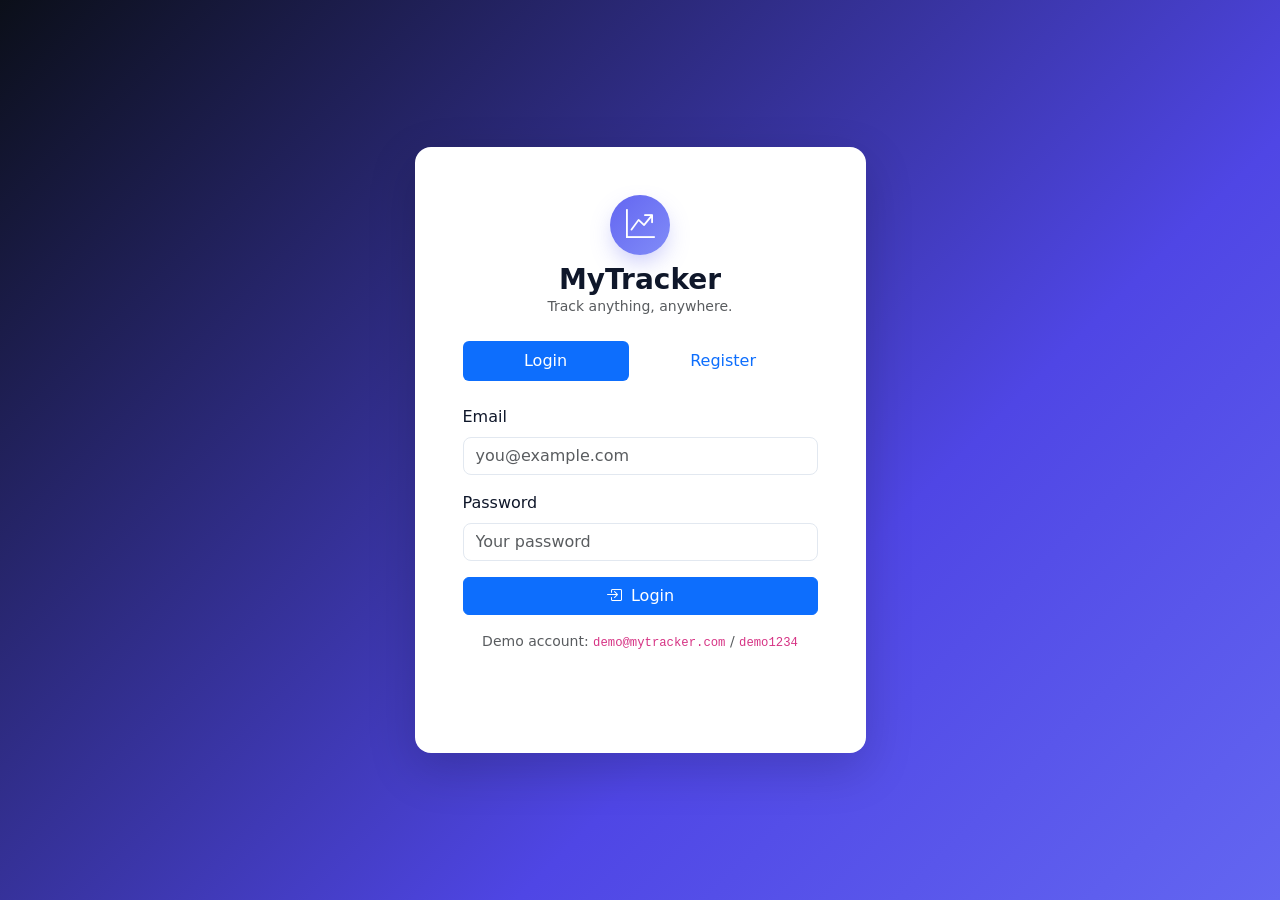
==== index.html @ d9cd9069 "Completed diko na commit yung una sir" ====
<!doctype html>
<html lang="en">
  <head>
    <meta charset="UTF-8" />
    <meta name="viewport" content="width=device-width, initial-scale=1.0" />
    <title>MyTracker | Login</title>
    <!-- Bootstrap 5 (free CSS framework) and Bootstrap Icons, loaded from a free CDN -->
    <link
      rel="stylesheet"
      href="https://cdn.jsdelivr.net/npm/bootstrap@5.3.3/dist/css/bootstrap.min.css"
    />
    <link
      rel="stylesheet"
      href="https://cdn.jsdelivr.net/npm/bootstrap-icons@1.11.3/font/bootstrap-icons.min.css"
    />
    <!-- Our own styles (always load AFTER Bootstrap so ours can override it) -->
    <link rel="stylesheet" href="css/style.css" />
  </head>
  <body class="auth-page">
    <main class="container">
      <div class="row justify-content-center align-items-center min-vh-100">
        <div class="col-12 col-sm-10 col-md-7 col-lg-5">
          <div class="card auth-card shadow-lg border-0">
            <div class="card-body p-4 p-md-5">
              <!-- App brand: CHANGE the icon and name to match YOUR concept -->
              <div class="text-center mb-4">
                <div class="brand-icon mb-2">
                  <i class="bi bi-graph-up-arrow"></i>
                </div>
                <h1 class="h3 fw-bold mb-0" id="appName">MyTracker</h1>
                <p class="text-muted small mb-0">Track anything, anywhere.</p>
              </div>
              <!-- Tabs to switch between Login and Register -->
              <ul class="nav nav-pills nav-fill mb-4" role="tablist">
                <li class="nav-item" role="presentation">
                  <button
                    class="nav-link active"
                    id="login-tab"
                    data-bs-toggle="pill"
                    data-bs-target="#login-pane"
                    type="button"
                    role="tab"
                  >
                    Login
                  </button>
                </li>
                <li class="nav-item" role="presentation">
                  <button
                    class="nav-link"
                    id="register-tab"
                    data-bs-toggle="pill"
                    data-bs-target="#register-pane"
                    type="button"
                    role="tab"
                  >
                    Register
                  </button>
                </li>
              </ul>
              <!-- Message area (errors / success) -->
              <div id="message" class="alert d-none" role="alert"></div>
              <div class="tab-content">
                <!-- ===== LOGIN FORM ===== -->
                <div
                  class="tab-pane fade show active"
                  id="login-pane"
                  role="tabpanel"
                >
                  <form id="loginForm" novalidate>
                    <div class="mb-3">
                      <label for="loginEmail" class="form-label">Email</label>
                      <input
                        type="email"
                        class="form-control"
                        id="loginEmail"
                        placeholder="you@example.com"
                        required
                      />
                    </div>
                    <div class="mb-3">
                      <label for="loginPassword" class="form-label"
                        >Password</label
                      >
                      <input
                        type="password"
                        class="form-control"
                        id="loginPassword"
                        placeholder="Your password"
                        required
                      />
                    </div>
                    <button
                      type="submit"
                      class="btn btn-primary w-100"
                      id="loginBtn"
                    >
                      <i class="bi bi-box-arrow-in-right me-1"></i> Login
                    </button>
                    <p class="text-center text-muted small mt-3 mb-0">
                      Demo account: <code>demo@mytracker.com</code> /
                      <code>demo1234</code>
                    </p>
                  </form>
                </div>
                <!-- ===== REGISTER FORM ===== -->
                <div class="tab-pane fade" id="register-pane" role="tabpanel">
                  <form id="registerForm" novalidate>
                    <div class="mb-3">
                      <label for="regName" class="form-label">Full name</label>
                      <input
                        type="text"
                        class="form-control"
                        id="regName"
                        placeholder="Juan Dela Cruz"
                        required
                      />
                    </div>
                    <div class="mb-3">
                      <label for="regEmail" class="form-label">Email</label>
                      <input
                        type="email"
                        class="form-control"
                        id="regEmail"
                        placeholder="you@example.com"
                        required
                      />
                    </div>
                    <div class="mb-3">
                      <label for="regPassword" class="form-label">
                        Password
                        <span class="text-muted small"
                          >(at least 8 characters)</span
                        >
                      </label>
                      <input
                        type="password"
                        class="form-control"
                        id="regPassword"
                        required
                      />
                    </div>
                    <div class="mb-3">
                      <label for="regConfirm" class="form-label"
                        >Confirm password</label
                      >
                      <input
                        type="password"
                        class="form-control"
                        id="regConfirm"
                        required
                      />
                    </div>
                    <button
                      type="submit"
                      class="btn btn-success w-100"
                      id="registerBtn"
                    >
                      <i class="bi bi-person-plus me-1"></i> Create account
                    </button>
                  </form>
                </div>
              </div>
            </div>
            <p class="text-center text-white-50 small mt-3">
              &copy; 2026 MyTracker &middot; Web Engineering Midterm pretter
            </p>
          </div>
        </div>
      </div>
      <!-- <-- Added this closing div to close <div class="row"> -->
    </main>
    <!-- Bootstrap JS (needed for the tabs) -->
    <script src="https://cdn.jsdelivr.net/npm/bootstrap@5.3.3/dist/js/bootstrap.bundle.min.js"></script>
    <!-- Our scripts: auth.js MUST come before login.js -->
    <script src="js/auth.js"></script>
    <script src="js/login.js"></script>
  </body>
</html>
---- css/style.css ----
/* =========================================================
style.css — Genie-Gym Mobile-Responsive & Dark Theme
========================================================= */
:root {
  --brand: #6366f1; /* Electric Indigo */
  --brand-dark: #4f46e5; 
  --brand-accent: #818cf8;
  --bg-body: #f8fafc;
  --card-bg: #ffffff;
  --text-main: #0f172a;
  --text-muted: #64748b;
  --border-color: #e2e8f0;
  --input-bg: #ffffff;
  --modal-bg: #ffffff;
  --card-hover-shadow: 0 10px 25px -5px rgba(0, 0, 0, 0.08);
}

/* ---------- Global Dark Mode Palette ---------- */
body.dark-mode {
  --bg-body: #0b0f19;
  --card-bg: #151c2c;
  --text-main: #f1f5f9;
  --text-muted: #94a3b8;
  --border-color: rgba(255, 255, 255, 0.08);
  --input-bg: #0f172a;
  --modal-bg: #151c2c;
  --card-hover-shadow: 0 12px 30px -5px rgba(0, 0, 0, 0.5);
}

body {
  font-family: system-ui, -apple-system, "Segoe UI", Roboto, sans-serif;
  background-color: var(--bg-body);
  color: var(--text-main);
  transition: background-color 0.25s ease, color 0.25s ease;
  overflow-x: hidden; /* Prevent horizontal page spill on small phones */
}

/* ---------- App Header ---------- */
.app-navbar {
  background: linear-gradient(90deg, #0b0f19, #1e1b4b 50%, var(--brand-dark)) !important;
  border-bottom: 1px solid rgba(255, 255, 255, 0.08);
}

.brand-icon {
  width: 60px;
  height: 60px;
  margin: 0 auto;
  border-radius: 50%;
  display: flex;
  align-items: center;
  justify-content: center;
  font-size: 1.8rem;
  color: #fff;
  background: linear-gradient(135deg, var(--brand), var(--brand-accent));
  box-shadow: 0 10px 25px -5px rgba(99, 102, 241, 0.4);
}

/* ---------- Cards & Containers ---------- */
.card {
  border-radius: 1rem;
  background-color: var(--card-bg);
  border: 1px solid var(--border-color);
  color: var(--text-main);
  transition: transform 0.2s ease, box-shadow 0.2s ease, background-color 0.25s ease;
}

.stat-card:hover {
  transform: translateY(-3px);
  box-shadow: var(--card-hover-shadow);
}

/* Stat Icon Rectangular Box Styling */
.stat-icon {
  width: auto;
  height: auto;
  padding: 0.35rem 0.65rem;
  border-radius: 0.5rem;
  display: inline-flex;
  align-items: center;
  justify-content: center;
  font-size: 1.15rem;
  background-color: rgba(0, 0, 0, 0.04);
  border: 1px solid var(--border-color);
  margin-bottom: 0.5rem;
}

body.dark-mode .stat-icon {
  background-color: rgba(255, 255, 255, 0.06);
  border-color: rgba(255, 255, 255, 0.08);
}

/* Overrides for Bootstrap Utilities in Dark Mode */
body.dark-mode .bg-white,
body.dark-mode .bg-light,
body.dark-mode .bg-body-tertiary {
  background-color: #1a2336 !important;
  color: var(--text-main) !important;
  border-color: var(--border-color) !important;
}

body.dark-mode .text-dark {
  color: #f1f5f9 !important;
}

body.dark-mode .text-secondary {
  color: #cbd5e1 !important;
}

body.dark-mode .text-muted {
  color: #94a3b8 !important;
}

body.dark-mode .border,
body.dark-mode .border-top,
body.dark-mode .border-bottom,
body.dark-mode .border-start,
body.dark-mode .border-end,
body.dark-mode .border-light {
  border-color: var(--border-color) !important;
}

/* ---------- Modals & Form Controls ---------- */
.modal-content {
  background-color: var(--modal-bg);
  color: var(--text-main);
  border: 1px solid var(--border-color);
  border-radius: 1rem;
  box-shadow: 0 20px 25px -5px rgba(0, 0, 0, 0.3);
}

body.dark-mode .modal-header,
body.dark-mode .modal-footer {
  border-color: var(--border-color) !important;
}

body.dark-mode .modal-header.bg-info-subtle {
  background-color: rgba(14, 165, 233, 0.15) !important;
}

.form-control, .form-select {
  background-color: var(--input-bg);
  color: var(--text-main);
  border: 1px solid var(--border-color);
  border-radius: 0.5rem;
}

body.dark-mode .form-control,
body.dark-mode .form-select {
  background-color: #0f172a !important;
  color: #f8fafc !important;
  border-color: #334155 !important;
}

body.dark-mode .form-select option {
  background-color: #0f172a;
  color: #f8fafc;
}

body.dark-mode .form-control:focus,
body.dark-mode .form-select:focus {
  background-color: #0f172a !important;
  color: #f8fafc !important;
  border-color: var(--brand) !important;
  box-shadow: 0 0 0 0.25rem rgba(99, 102, 241, 0.25);
}

/* ---------- List Groups & Badges ---------- */
body.dark-mode .list-group-item {
  background-color: #1a2336 !important;
  border-color: var(--border-color) !important;
  color: #f8fafc !important;
}

body.dark-mode .bg-primary-subtle {
  background-color: rgba(99, 102, 241, 0.25) !important;
  color: #a5b4fc !important;
}

body.dark-mode .bg-success-subtle {
  background-color: rgba(34, 197, 94, 0.2) !important;
  color: #86efac !important;
}

body.dark-mode .bg-info-subtle {
  background-color: rgba(14, 165, 233, 0.2) !important;
  color: #7dd3fc !important;
}

body.dark-mode .text-primary {
  color: #a5b4fc !important;
}

body.dark-mode .text-success {
  color: #4ade80 !important;
}

body.dark-mode .text-info-emphasis,
body.dark-mode .text-info {
  color: #38bdf8 !important;
}

/* ---------- Drag & Drop Zones & Bank ---------- */
.draggable-item {
  cursor: grab;
  touch-action: manipulation;
  user-select: none;
  transition: transform 0.15s ease, box-shadow 0.15s ease, background-color 0.2s ease;
}

.draggable-item:active {
  cursor: grabbing;
  transform: scale(0.97);
}

body.dark-mode .draggable-item {
  background-color: #1e293b !important;
  color: #f8fafc !important;
  border-color: #334155 !important;
}

body.dark-mode .assigned-exercises-list {
  background-color: #0f172a !important;
  border: 2px dashed #334155 !important;
}

/* ---------- Auth Page ---------- */
.auth-page {
  background: linear-gradient(135deg, #0b0f19, var(--brand-dark) 65%, var(--brand));
  min-height: 100vh;
}

/* ---------- Custom Scrollbars ---------- */
::-webkit-scrollbar {
  width: 5px;
  height: 5px;
}

::-webkit-scrollbar-track {
  background: transparent;
}

::-webkit-scrollbar-thumb {
  background: rgba(148, 163, 184, 0.3);
  border-radius: 4px;
}

::-webkit-scrollbar-thumb:hover {
  background: rgba(148, 163, 184, 0.6);
}

/* =========================================================
   MOBILE RESPONSIVE MEDIA QUERIES (Small Screens & Phones)
   ========================================================= */
@media (max-width: 575.98px) {
  .container {
    padding-left: 1rem;
    padding-right: 1rem;
  }

  /* Header adjustments */
  h1.h3 {
    font-size: 1.35rem;
  }

  .stat-card .card-body {
    padding: 1rem !important;
  }

  .stat-card h2 {
    font-size: 1.3rem;
  }

  /* Modals on mobile */
  .modal-dialog {
    margin: 0.5rem;
  }

  .modal-body {
    padding: 1rem;
    max-height: 75vh;
  }

  /* Split Modal Drag & Drop column stacking */
  #exerciseBank {
    max-height: 200px !important;
  }

  #dropZonesContainer {
    max-height: 280px !important;
  }

  /* Drop zone focus inputs on mobile */
  .drop-zone .day-focus-input {
    width: 60% !important;
  }

  /* Weekly Graph items spacing on small screens */
  .weekly-graph-item {
    font-size: 0.85rem;
    padding: 0.6rem !important;
  }

  .weekly-graph-item .day-badge {
    width: 75px !important;
    font-size: 0.75rem;
  }
}

@media (max-width: 767.98px) {
  .navbar-nav {
    padding-top: 0.75rem;
    border-top: 1px solid rgba(255, 255, 255, 0.1);
    margin-top: 0.5rem;
  }

  .assigned-badge {
    font-size: 0.75rem;
    padding: 0.4rem 0.6rem !important;
  }
}
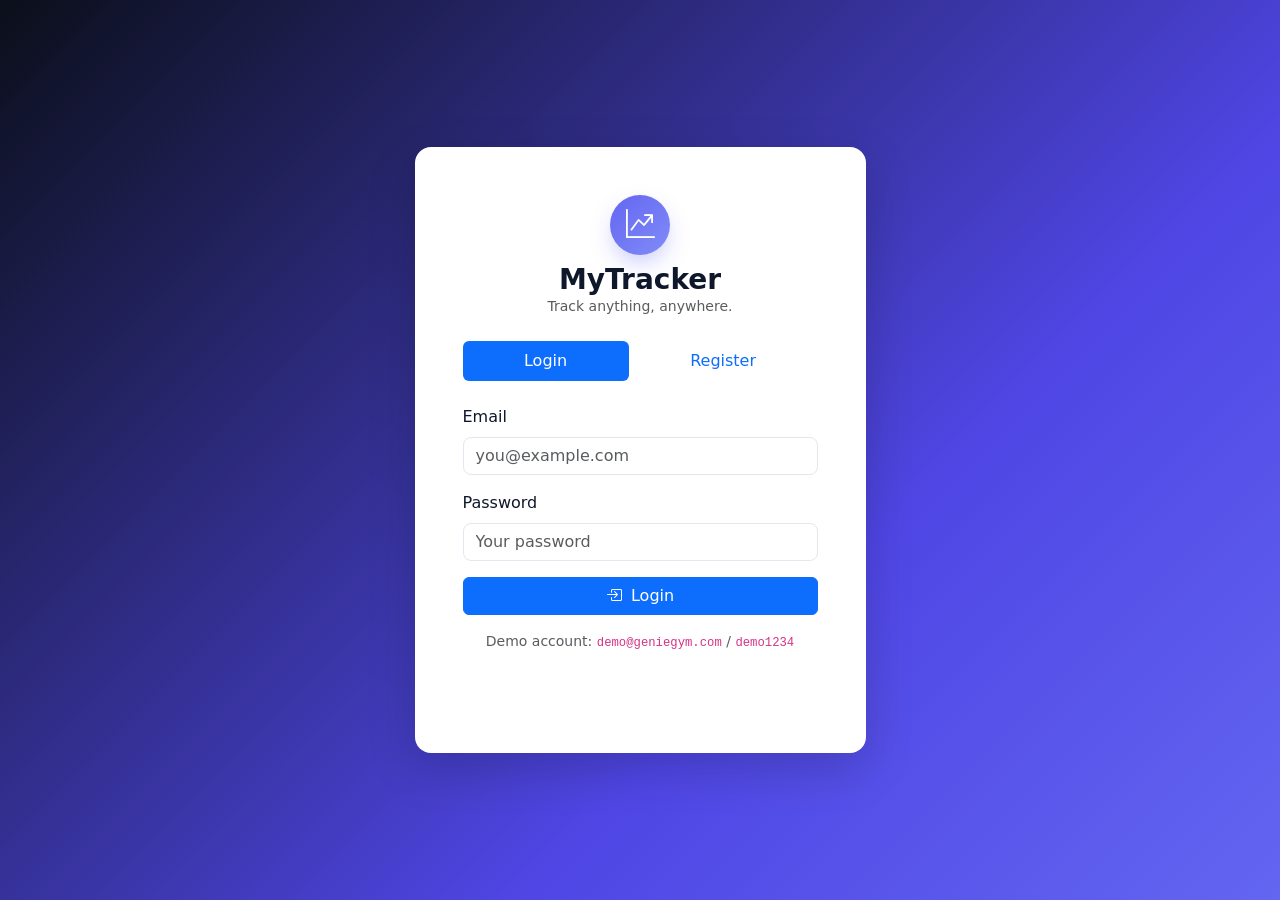
==== commit ebb4783f: "Optimized Dark theme, Changed demo account details SIR DI KO NABASA NA NEED I UPDATE THROUGHOUT THE " ====
--- a/index.html
+++ b/index.html
@@ -97,7 +97,7 @@
                       <i class="bi bi-box-arrow-in-right me-1"></i> Login
                     </button>
                     <p class="text-center text-muted small mt-3 mb-0">
-                      Demo account: <code>demo@mytracker.com</code> /
+                      Demo account: <code>demo@geniegym.com</code> /
                       <code>demo1234</code>
                     </p>
                   </form>
--- a/css/style.css
+++ b/css/style.css
@@ -69,6 +69,20 @@
   box-shadow: var(--card-hover-shadow);
 }
 
+/* =========================================================
+   Small Text (.small) Optimization for Dark Mode
+   ========================================================= */
+body.dark-mode .small,
+body.dark-mode small {
+  color: #272829 !important; /* Soft slate gray with high legibility on dark surfaces */
+}
+
+/* Maintain crispness when paired with muted classes in dark mode */
+body.dark-mode .small.text-muted,
+body.dark-mode .text-muted.small {
+  color: #94a3b8 !important;
+}
+
 /* Stat Icon Rectangular Box Styling */
 .stat-icon {
   width: auto;
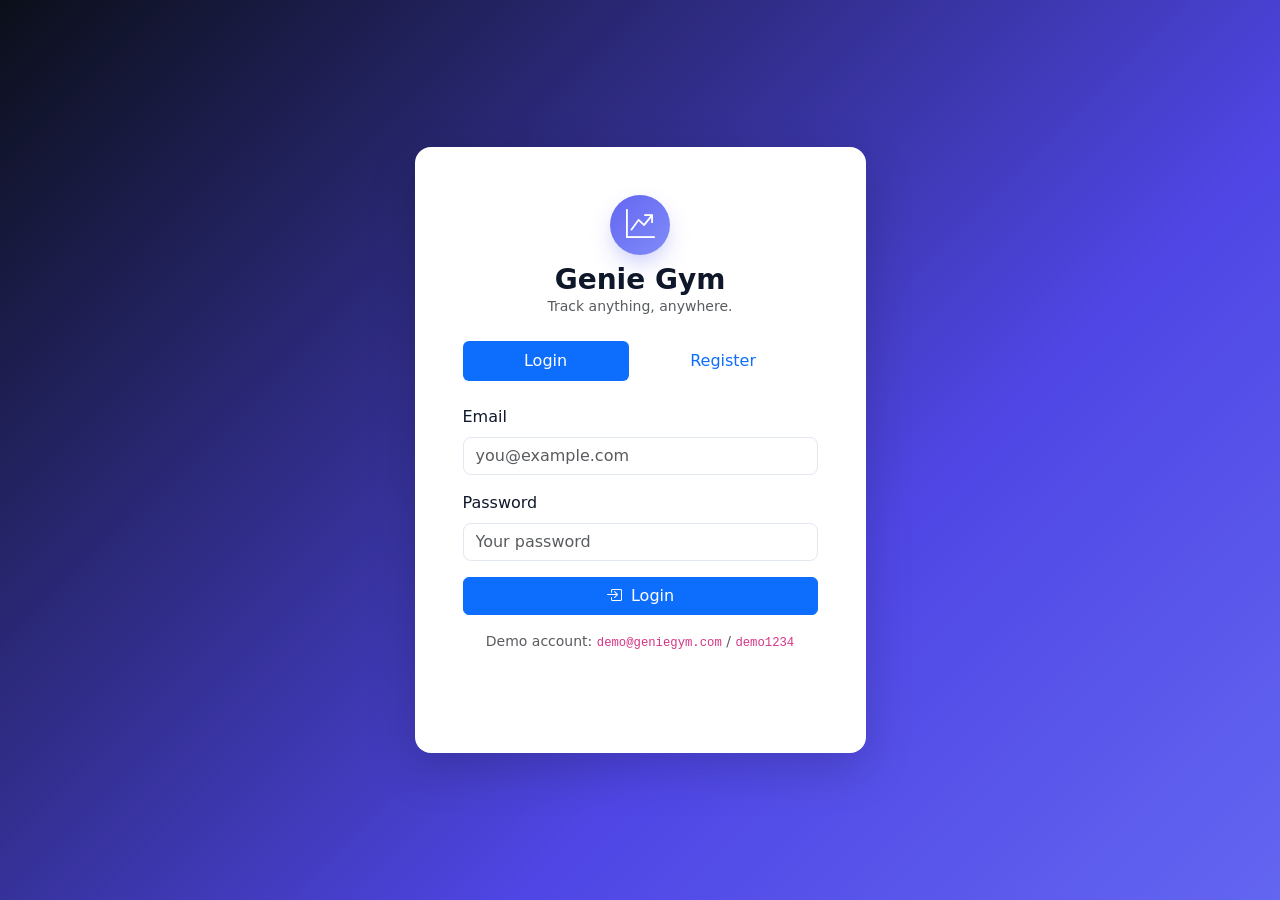
==== commit b71d4ec1: "Changed Index Mytracker to Geniegym" ====
--- a/index.html
+++ b/index.html
@@ -3,7 +3,7 @@
   <head>
     <meta charset="UTF-8" />
     <meta name="viewport" content="width=device-width, initial-scale=1.0" />
-    <title>MyTracker | Login</title>
+    <title>Genie Gym | Login</title>
     <!-- Bootstrap 5 (free CSS framework) and Bootstrap Icons, loaded from a free CDN -->
     <link
       rel="stylesheet"
@@ -27,7 +27,7 @@
                 <div class="brand-icon mb-2">
                   <i class="bi bi-graph-up-arrow"></i>
                 </div>
-                <h1 class="h3 fw-bold mb-0" id="appName">MyTracker</h1>
+                <h1 class="h3 fw-bold mb-0" id="appName">Genie Gym</h1>
                 <p class="text-muted small mb-0">Track anything, anywhere.</p>
               </div>
               <!-- Tabs to switch between Login and Register -->
@@ -162,7 +162,7 @@
               </div>
             </div>
             <p class="text-center text-white-50 small mt-3">
-              &copy; 2026 MyTracker &middot; Web Engineering Midterm pretter
+              &copy; 2026 Genie Gym &middot; Web Engineering Midterm Project
             </p>
           </div>
         </div>
